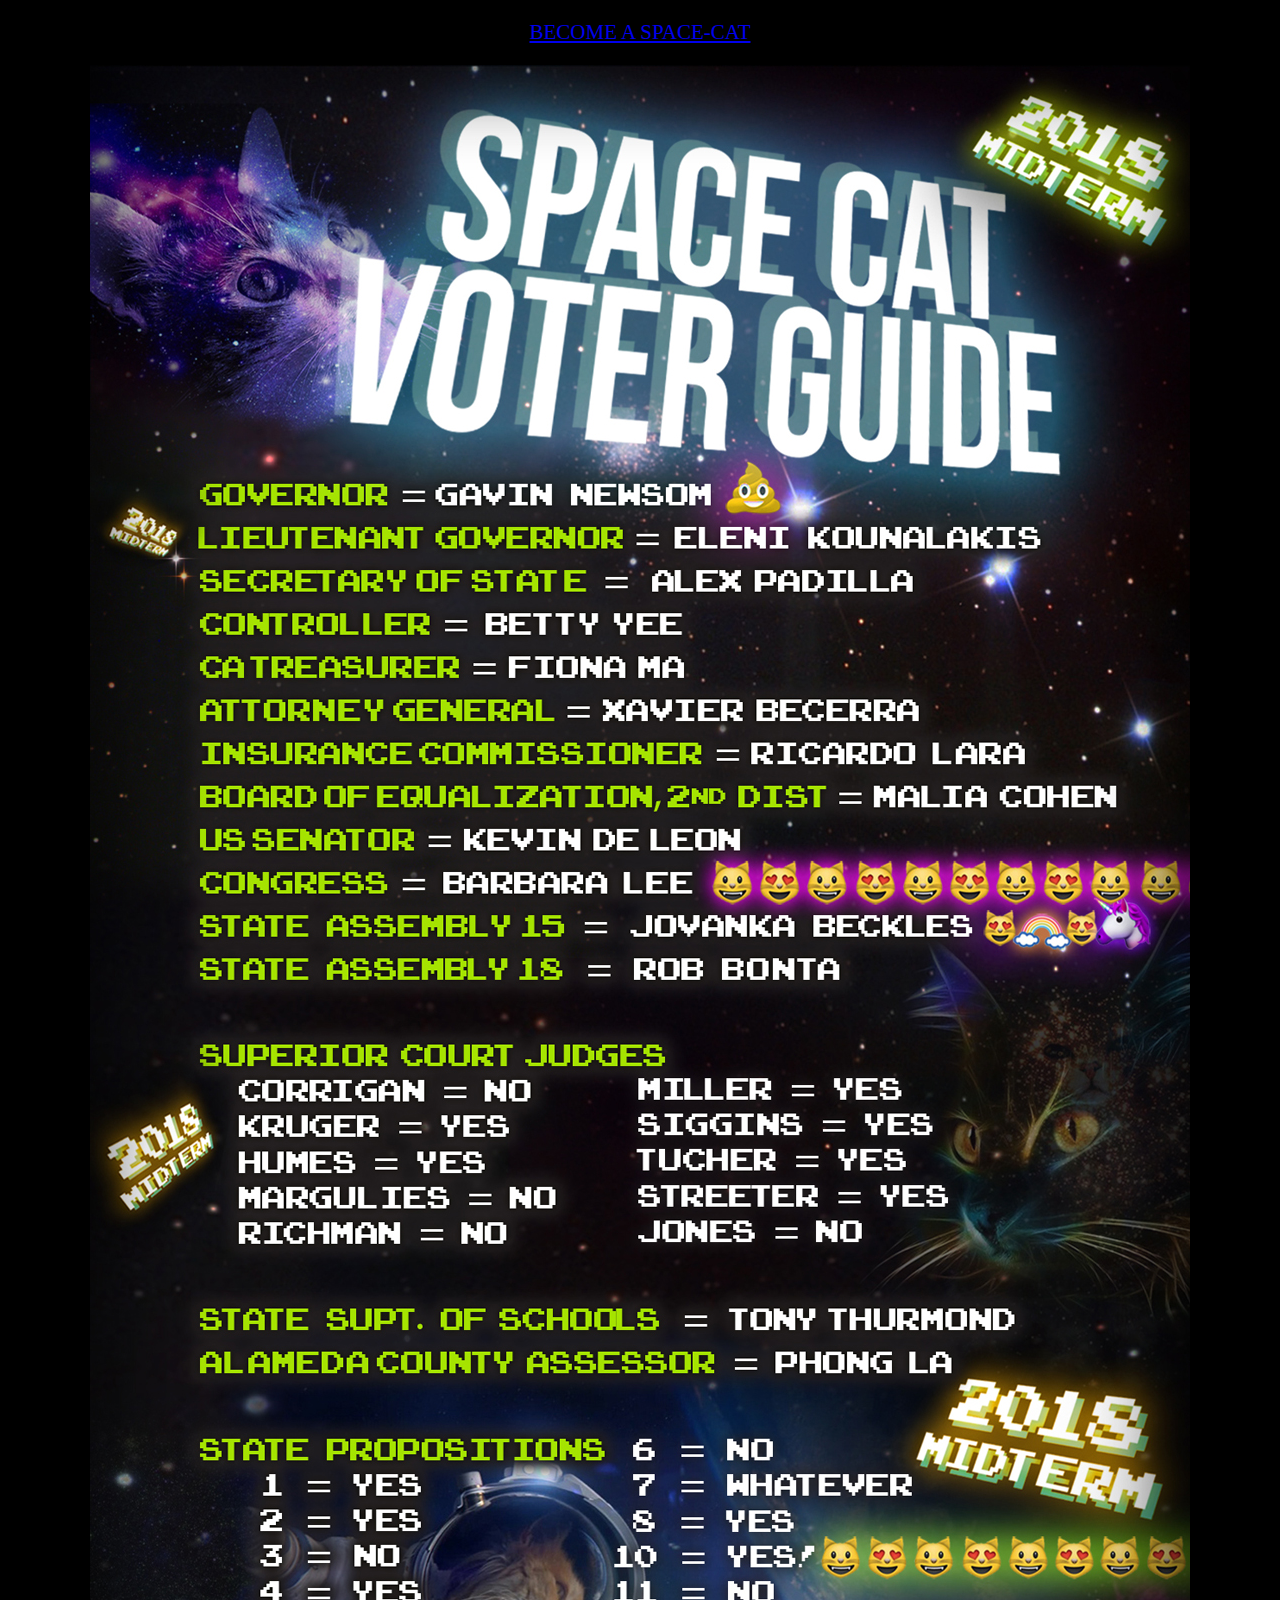
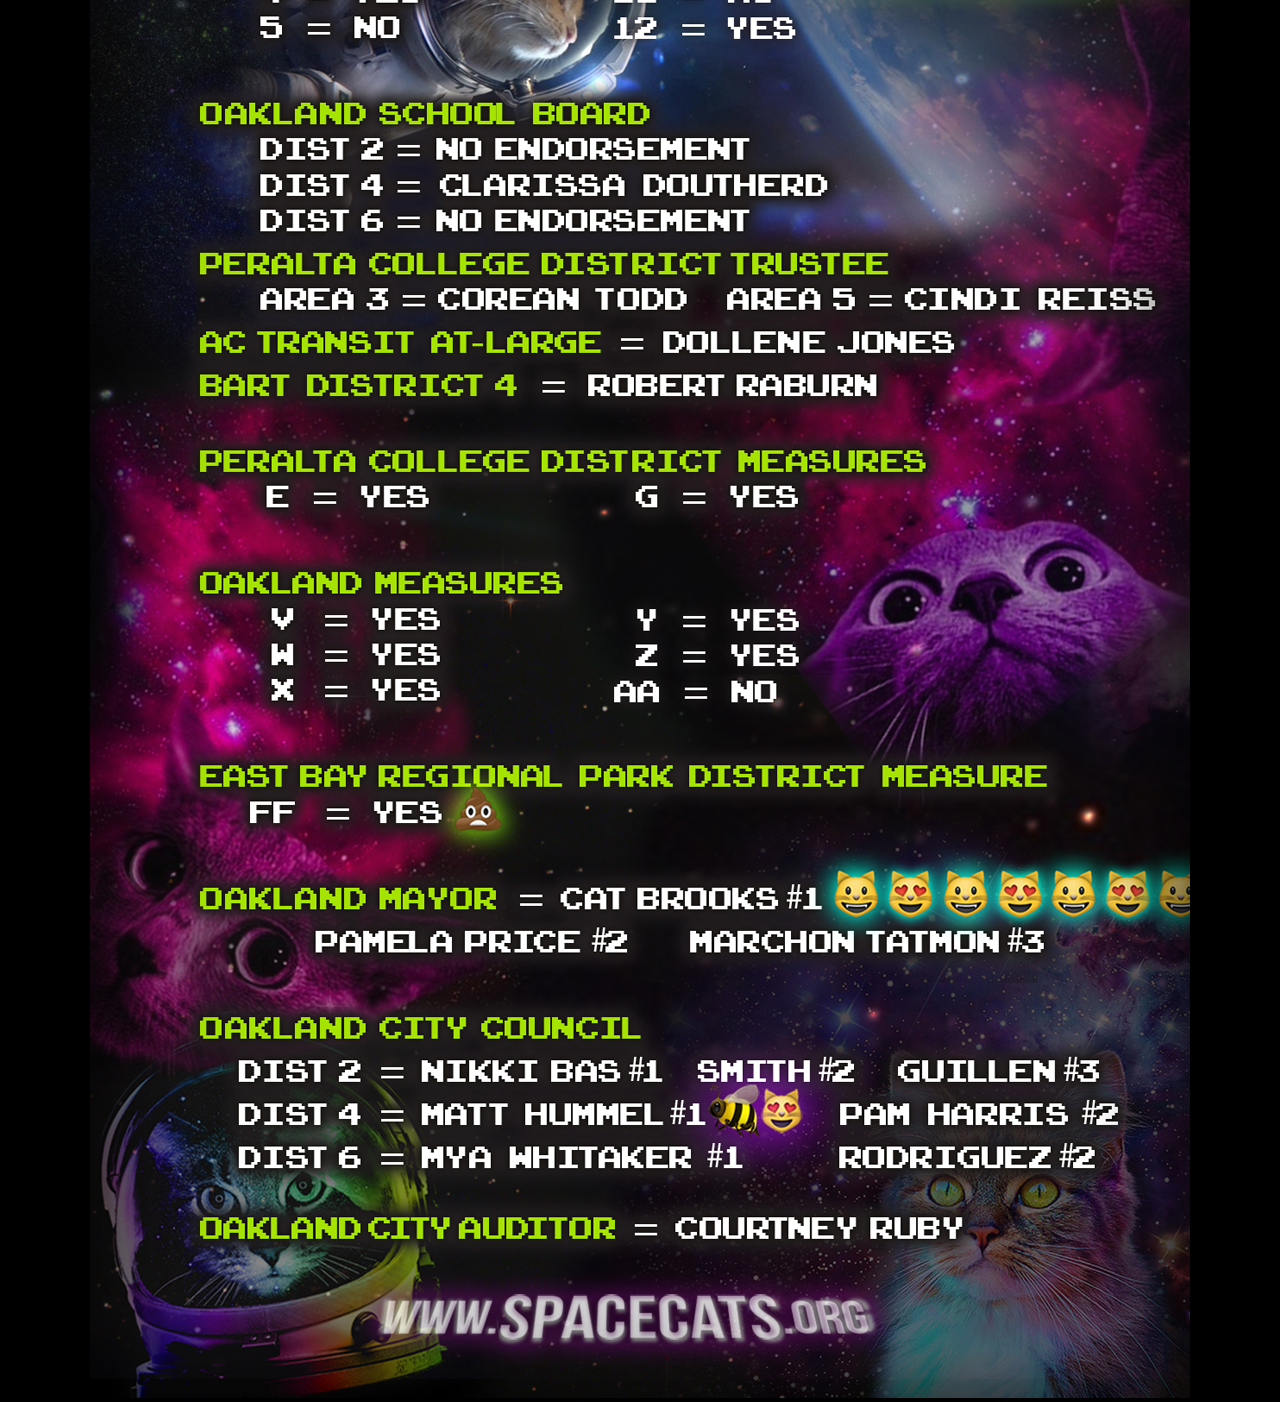
==== guide.html @ 30c2e695 "Merge pull request #1 from kyleshay/master" ====
<!DOCTYPE html>
<html>
  <head>
      <title>Space Cat Voter Guide</title>
      <meta property="og:title" content="Space Cat Voter Guide" />
      <link rel="stylesheet" type="text/css" href="styles.css">
      <link href="https://fonts.googleapis.com/css?family=Press+Start+2P" rel="stylesheet">
  </head>
  <body class="center">
    <div class="become-cat">
      <a href="https://www.facebook.com/spacecatvoters/" class="eightbit-btn">
        BECOME A SPACE-CAT
      </a>
    </div>
    <img class="card-image" src="2018primary.jpg" />
    <script src = "scripts/ga.js"></script>
  </body>
</html>
---- styles.css ----
body {
  margin: 0;
  padding: 0;
  background-color: Black;
}

canvas {
  position: absolute;
  width: 100%;
  height: 100%;
}

.center {
  text-align: center;
}

.card-image {
  text-align: center;
  max-width: 100%;
}

.become-cat {
  margin: 20px 0;
}
.become-cat .eightbit-btn {
  font-size: 21px;
}

.position-button {
  position: fixed;
  width: 500px;
  height: 200px;
  top: 50%;
  left: 50%;
  margin-top: -100px;
  margin-left: -250px;
  z-index: 1;
=======
#overlay1 {
    position: absolute;
    top: 150px;
    width: 100%;
}
#overlay1 img {
    display: block;
    margin-left: auto;
    margin-right: auto;
    width: 200px;
}

.eightbit-btn {
  cursor: pointer;
  opacity: .9;
  background: #92cd41;
  display: inline-block;
  position: relative;
  text-align: center;
  font-size: 30px;
  padding: 20px;
  font-family: 'Press Start 2P', cursive;
  text-decoration: none;
  color: white;
  box-shadow: inset -4px -4px 0px 0px #4aa52e;
}
.eightbit-btn:hover, .eightbit-btn:focus {
  opacity: 1;
  background: #76c442;
  box-shadow: inset -6px -6px 0px 0px #4aa52e;
}
.eightbit-btn:active {
  opacity: 1;
  box-shadow: inset 4px 4px 0px 0px #4aa52e;
}
.eightbit-btn:before, .eightbit-btn:after {
  content: '';
  position: absolute;
  width: 100%;
  height: 100%;
  box-sizing: content-box;
}
.eightbit-btn:before {
  top: -6px;
  left: 0;
  border-top: 6px black solid;
  border-bottom: 6px black solid;
}
.eightbit-btn:after {
  left: -6px;
  top: 0;
  border-left: 6px black solid;
  border-right: 6px black solid;
}
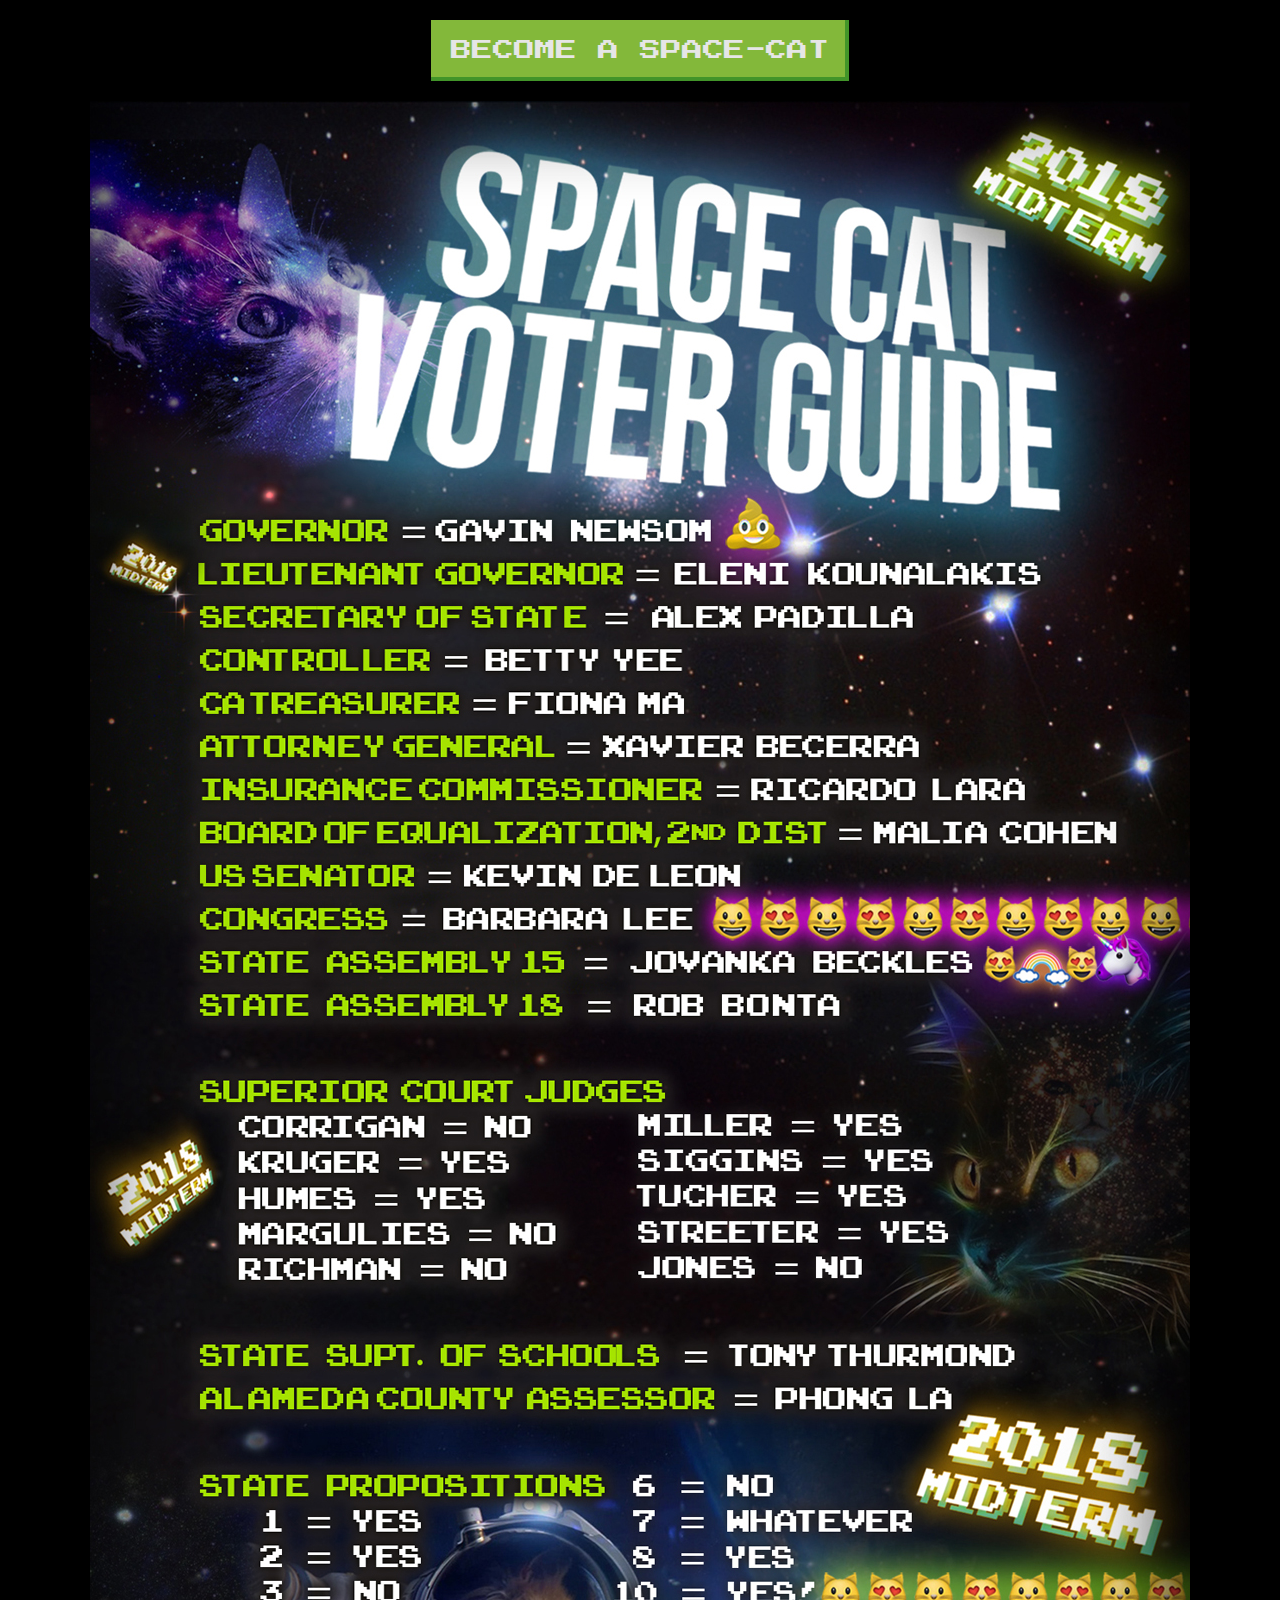
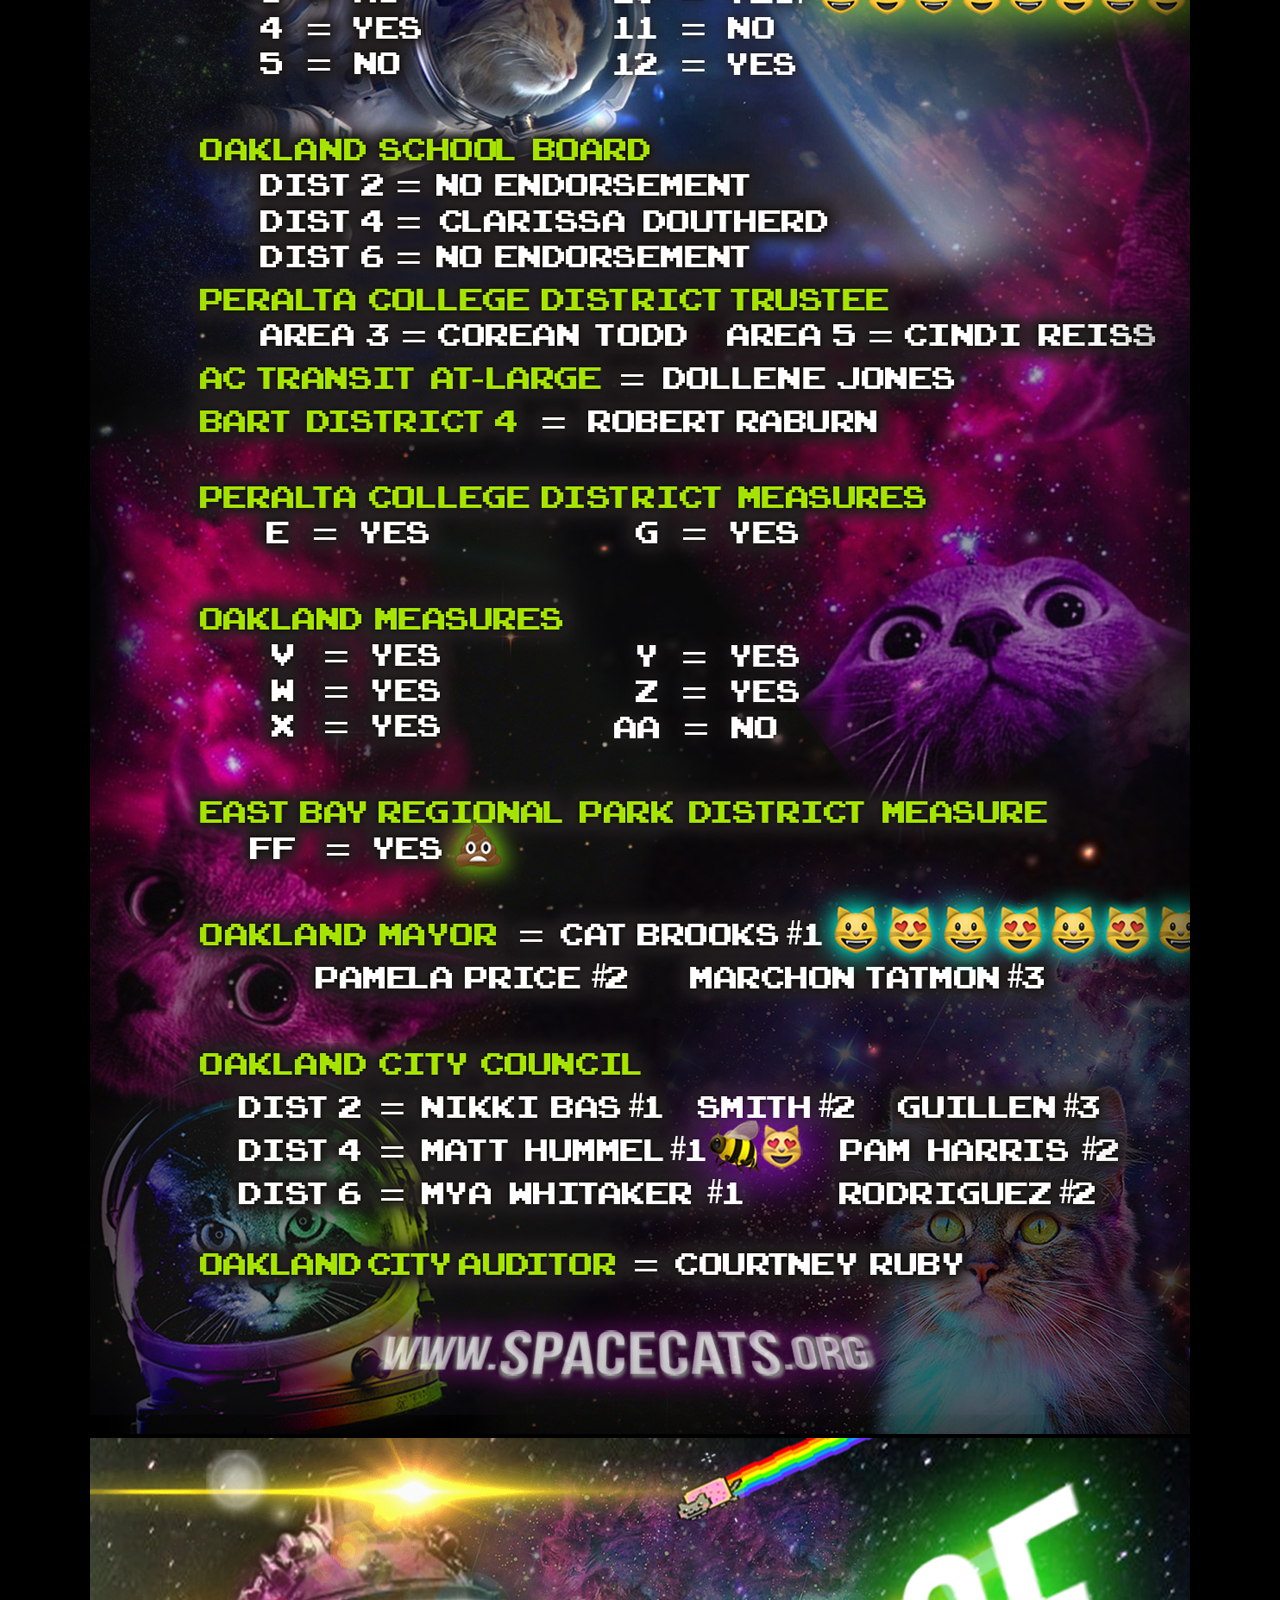
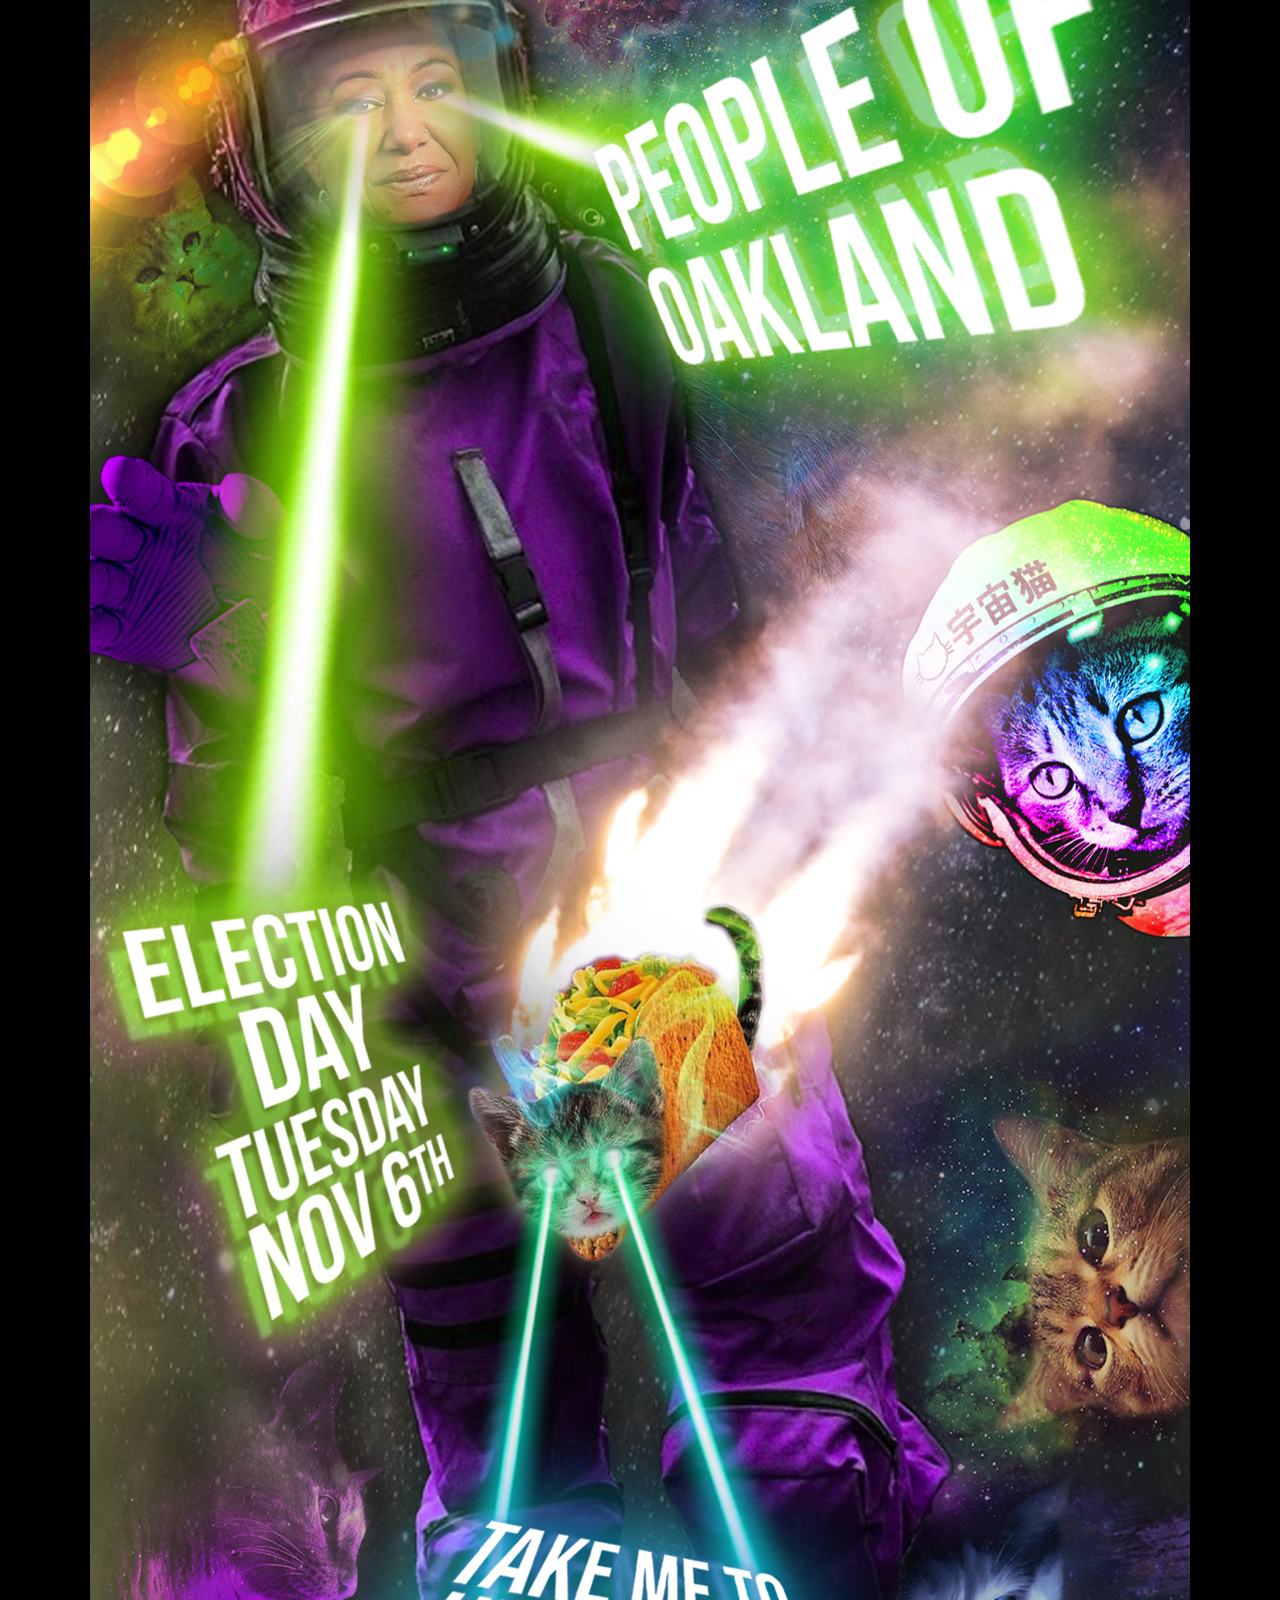
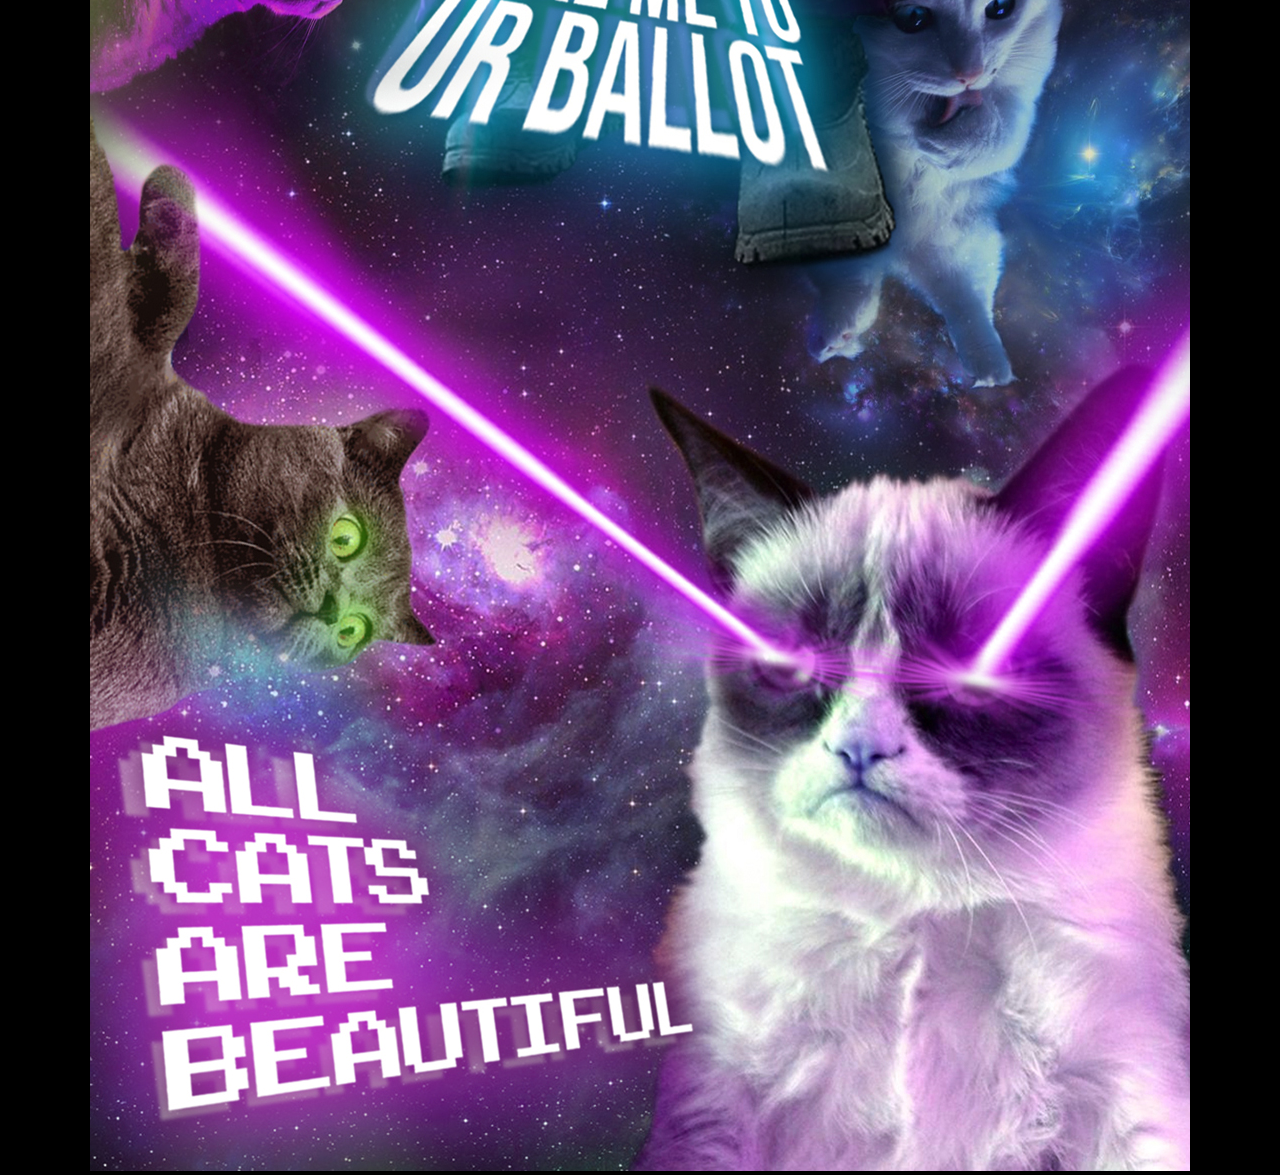
==== commit 9534d044: "fixed kyle fix" ====
--- a/guide.html
+++ b/guide.html
@@ -12,7 +12,9 @@
         BECOME A SPACE-CAT
       </a>
     </div>
-    <img class="card-image" src="2018primary.jpg" />
+    <img class="card-image" src="images/2018primary.jpg" />
+    <img class="card-image" src="images/2018back.jpg" />
+    <!-- <img src="http://33.media.tumblr.com/718d4622c591d351a6da53b9007d52cf/tumblr_n6onsb3VvA1qb9bjho1_r4_500.gif"> -->
     <script src = "scripts/ga.js"></script>
   </body>
 </html>
--- a/styles.css
+++ b/styles.css
@@ -5,9 +5,15 @@
 }
 
 canvas {
-  position: absolute;
+  /* position: absolute; */
   width: 100%;
   height: 100%;
+}
+
+iframe {
+  visibility: hidden;
+  opacity: 0;
+  position: absolute;
 }
 
 .center {
@@ -35,12 +41,14 @@
   margin-top: -100px;
   margin-left: -250px;
   z-index: 1;
-=======
+}
+
 #overlay1 {
     position: absolute;
     top: 150px;
     width: 100%;
 }
+
 #overlay1 img {
     display: block;
     margin-left: auto;
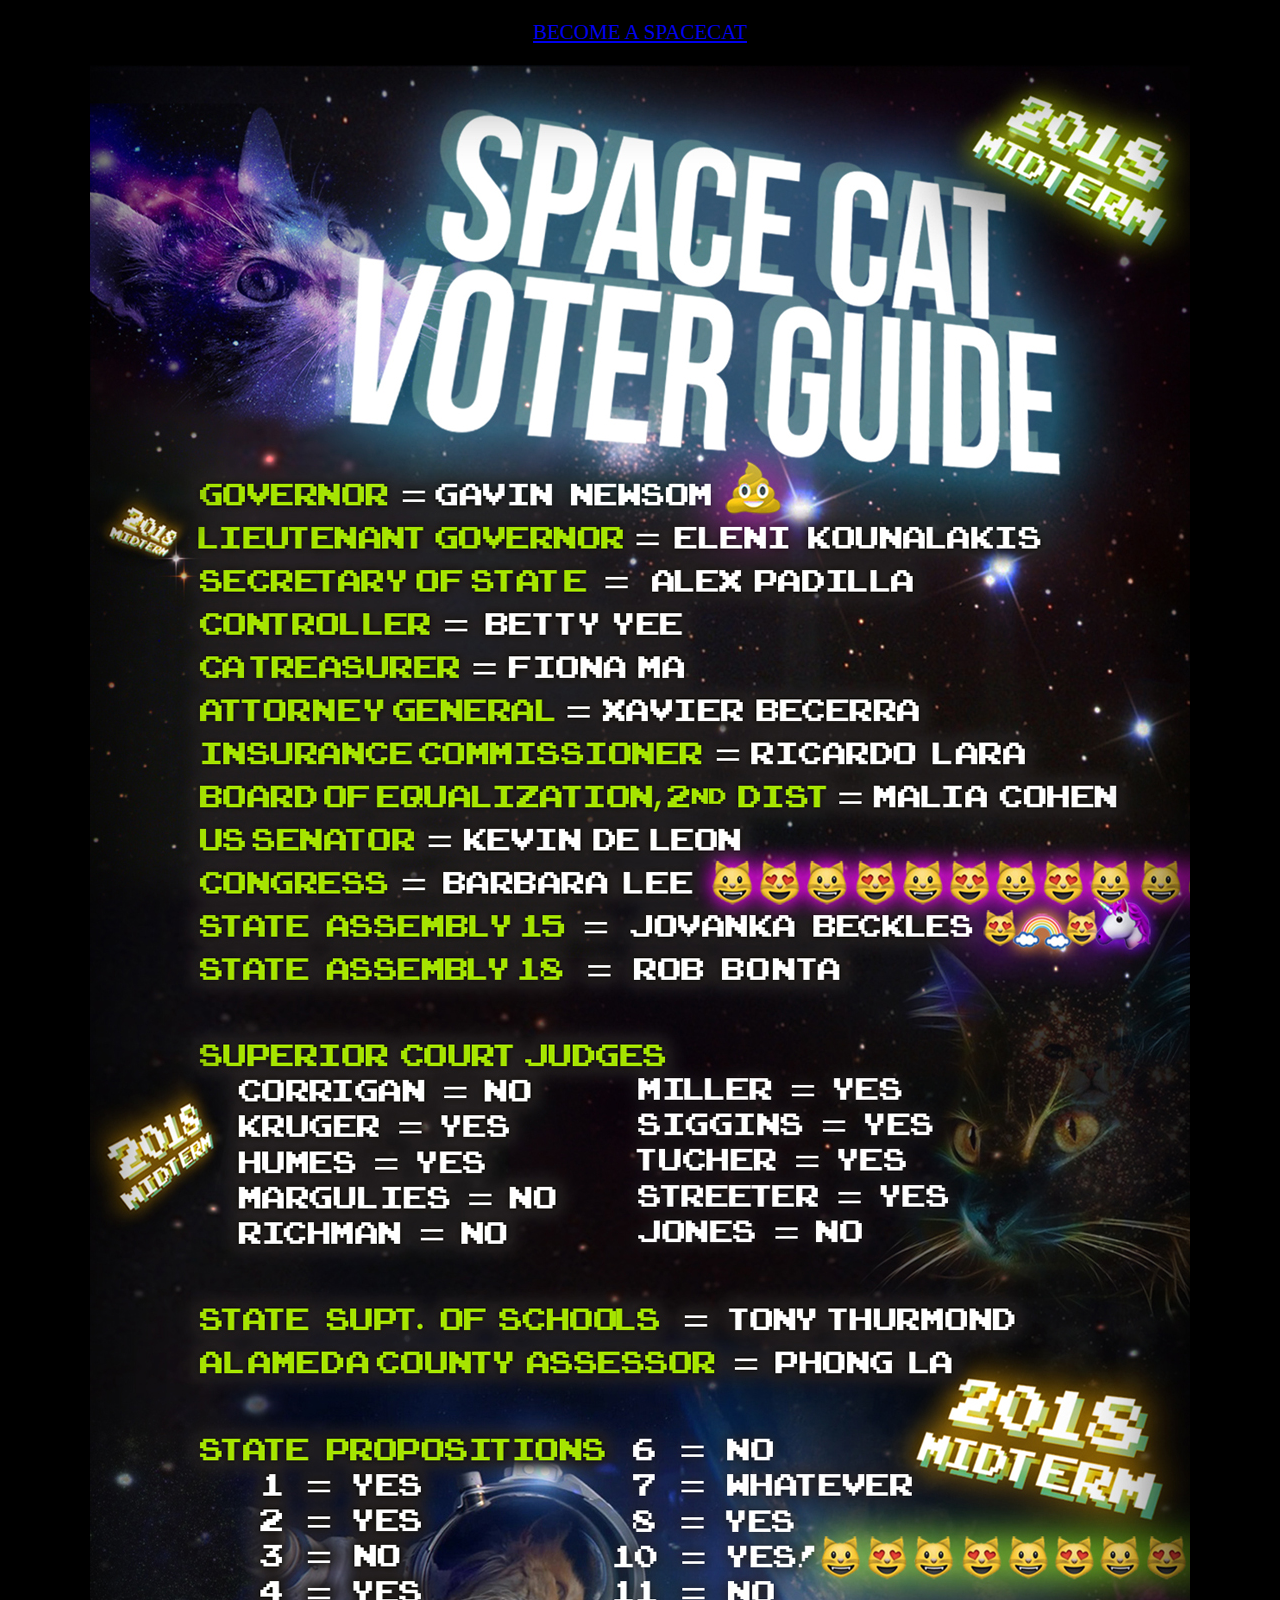
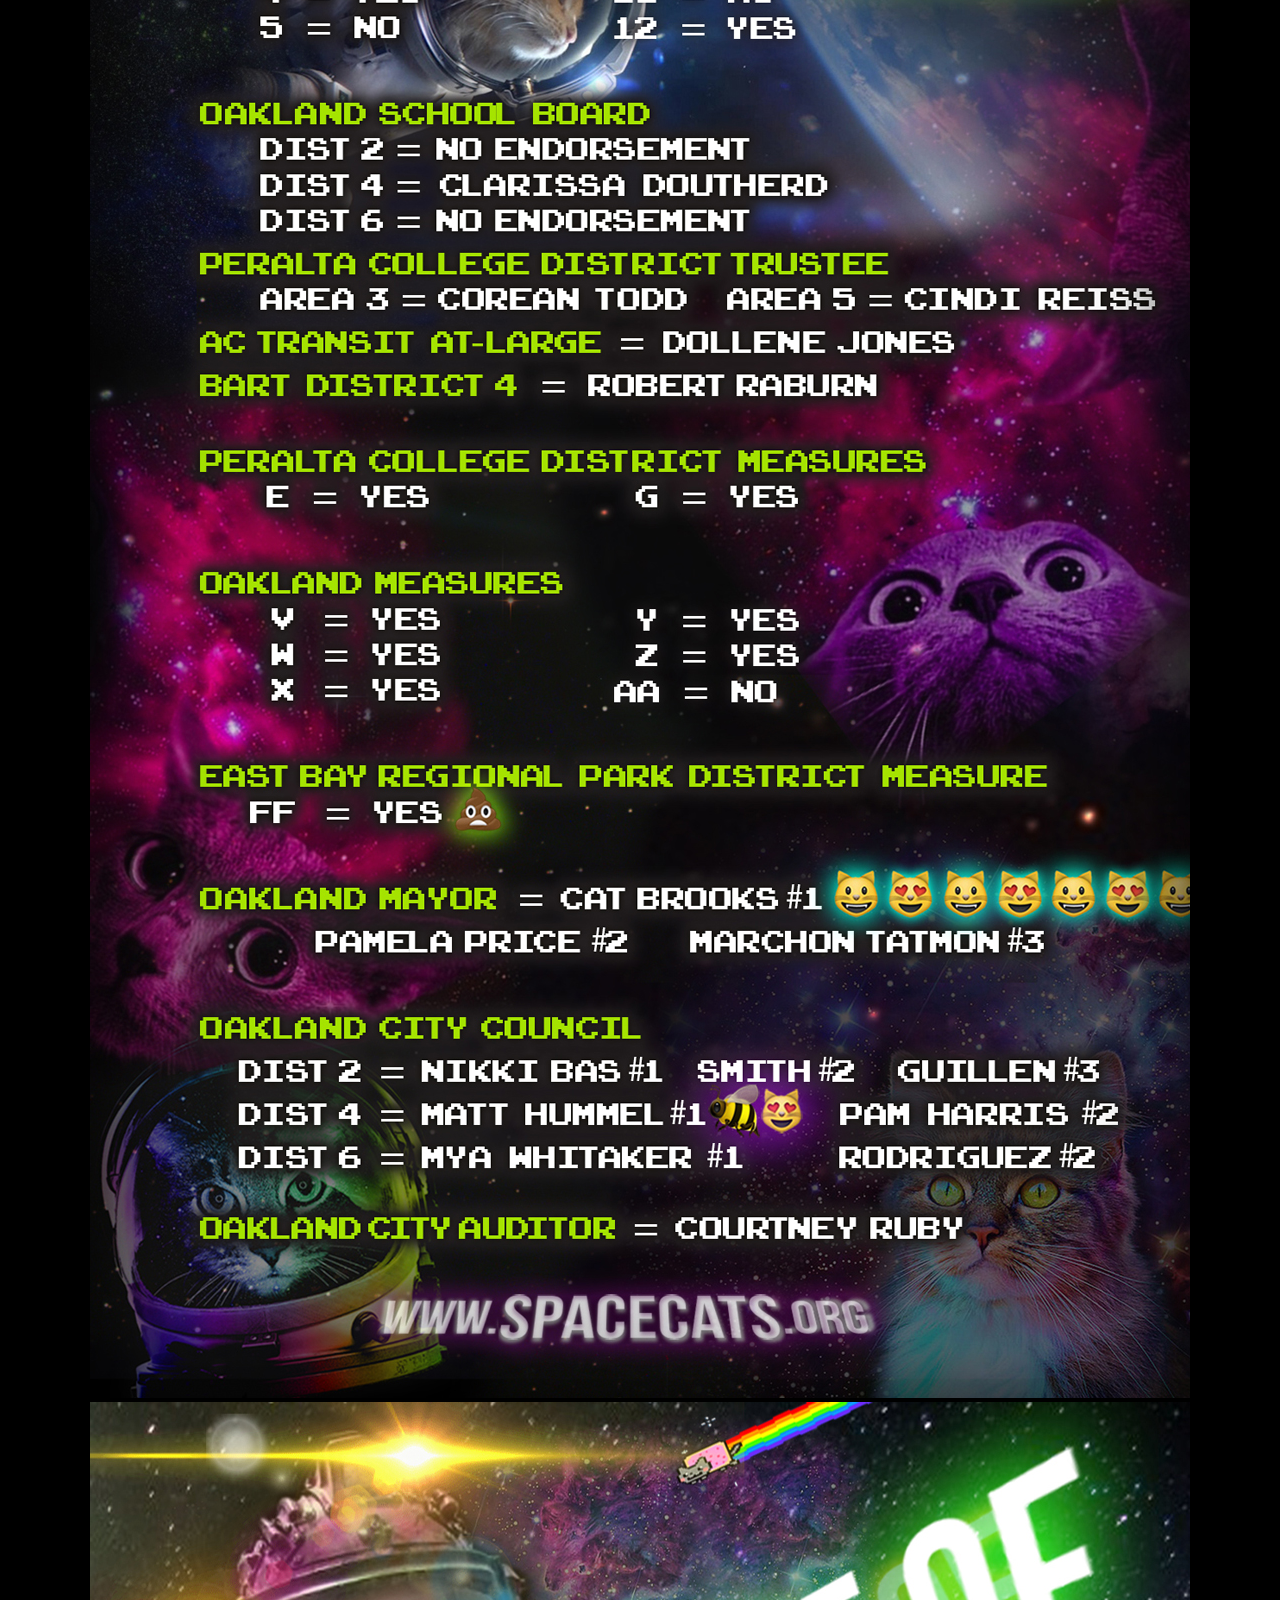
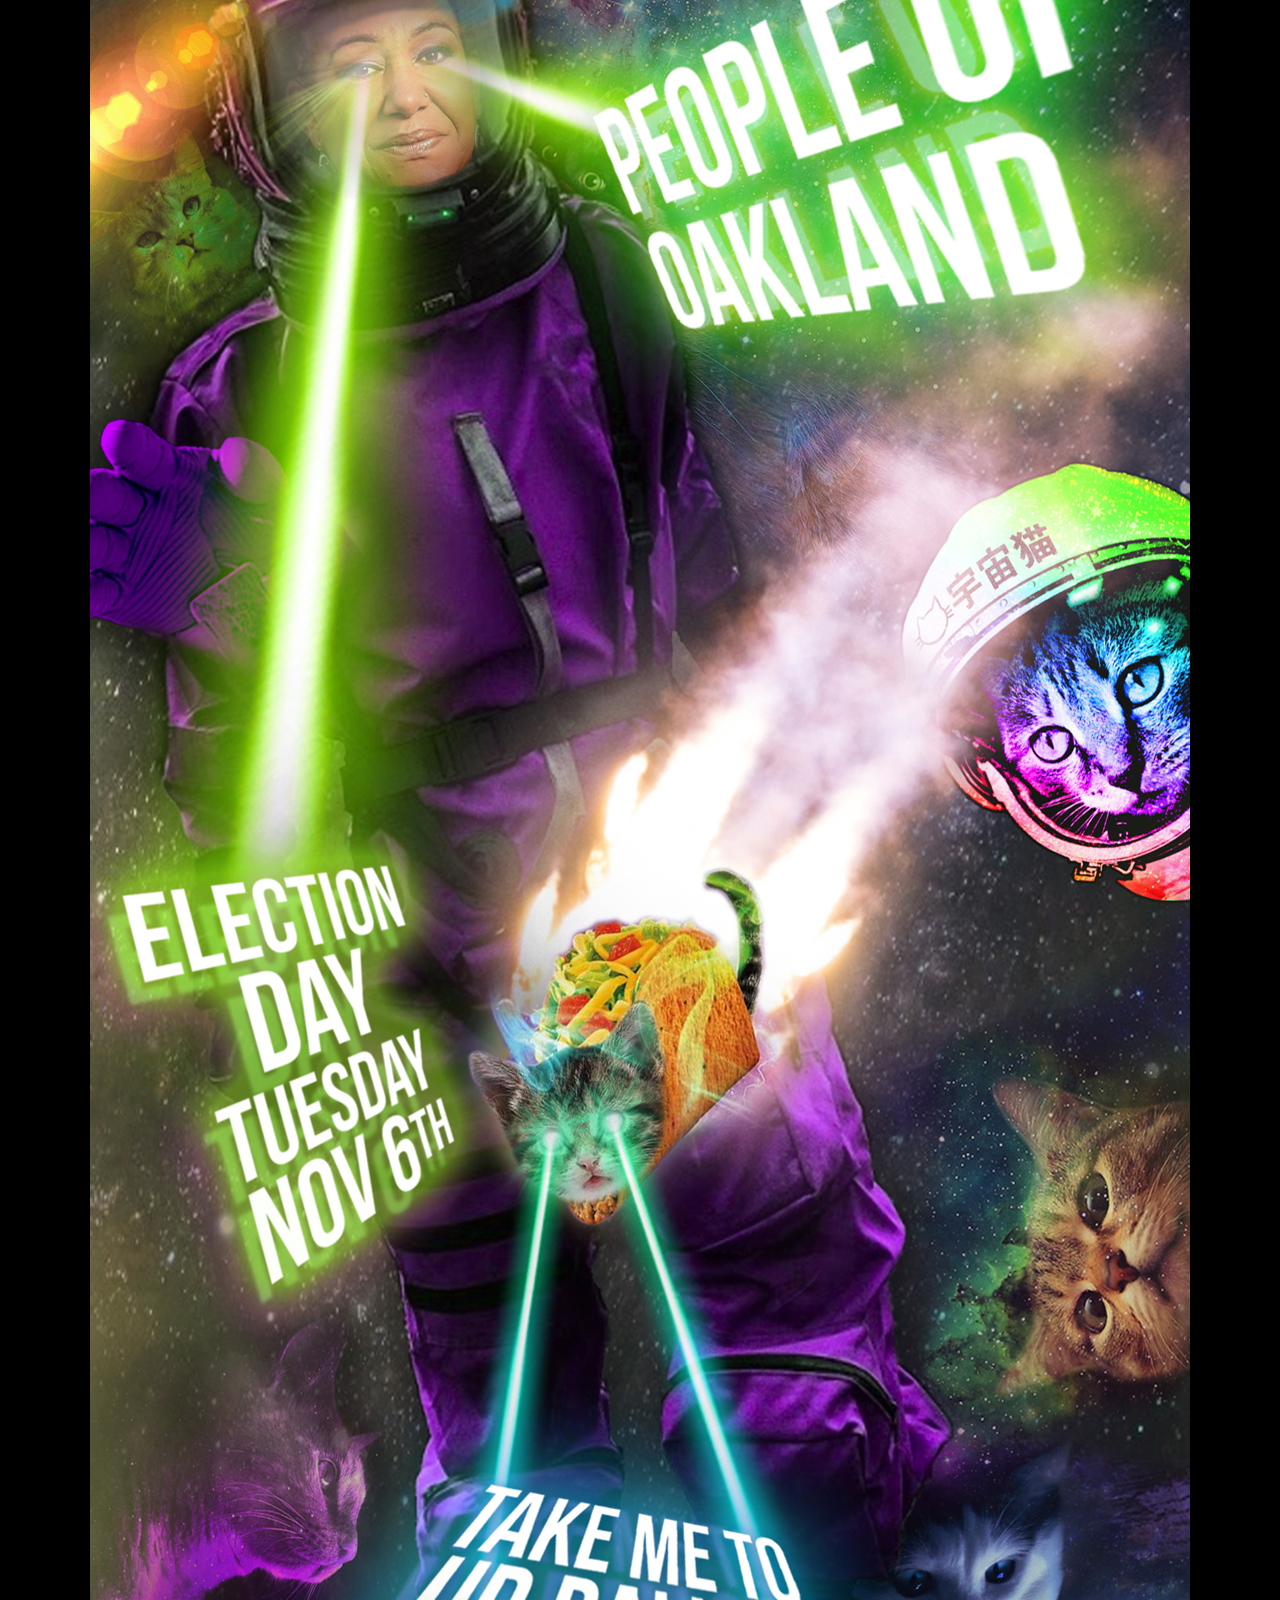
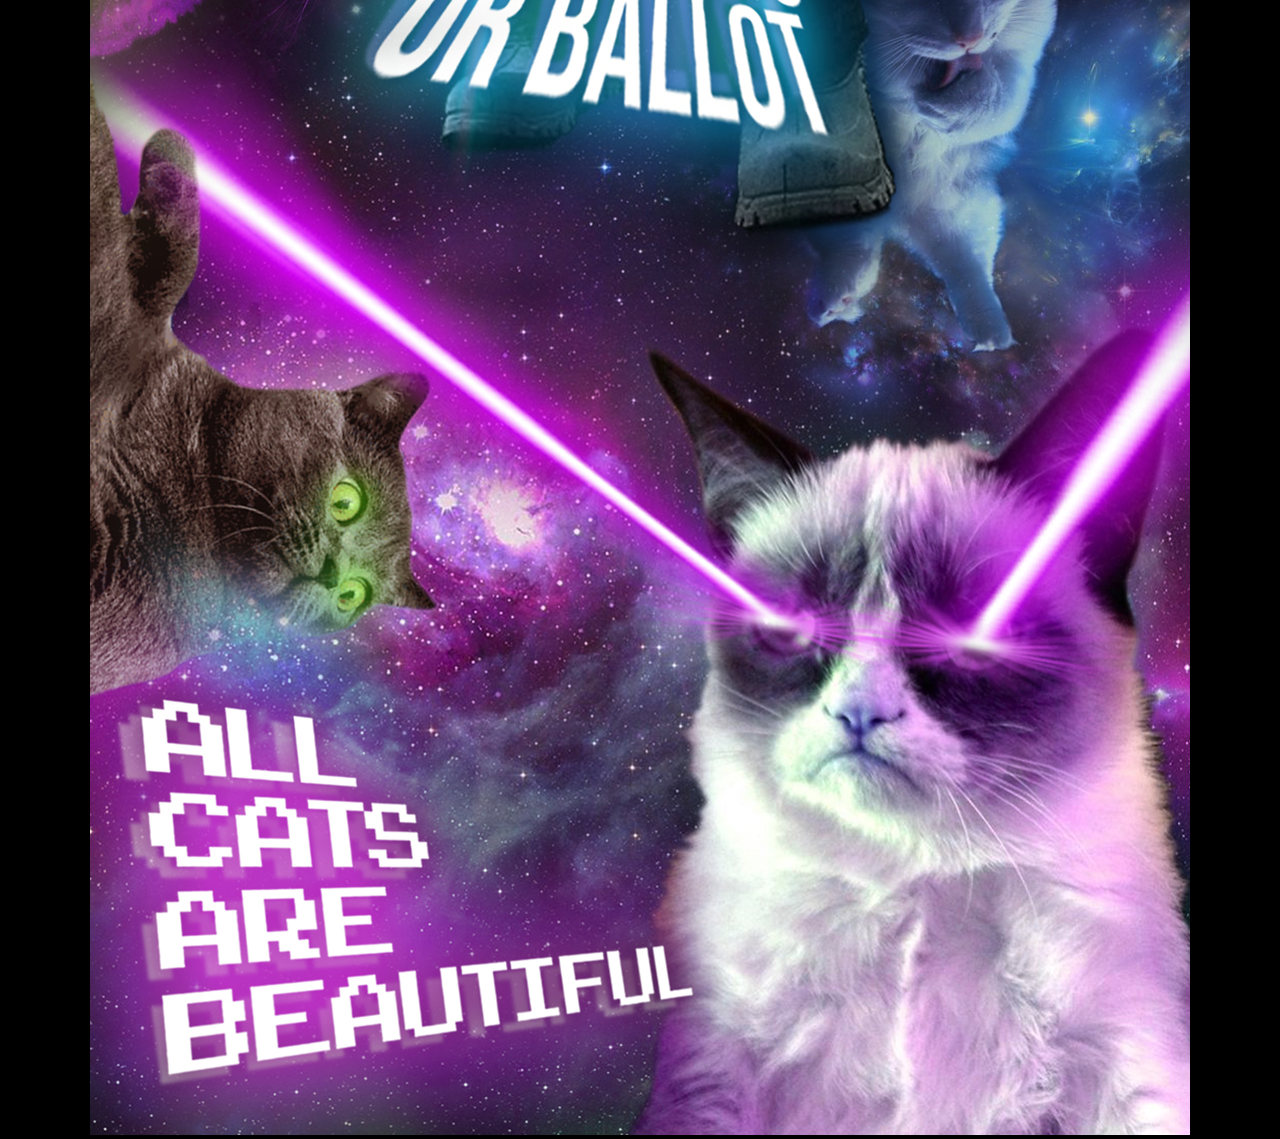
==== commit 4871f65f: "fixed yet?" ====
--- a/guide.html
+++ b/guide.html
@@ -9,12 +9,11 @@
   <body class="center">
     <div class="become-cat">
       <a href="https://www.facebook.com/spacecatvoters/" class="eightbit-btn">
-        BECOME A SPACE-CAT
+        BECOME A SPACECAT
       </a>
     </div>
-    <img class="card-image" src="images/2018primary.jpg" />
-    <img class="card-image" src="images/2018back.jpg" />
-    <!-- <img src="http://33.media.tumblr.com/718d4622c591d351a6da53b9007d52cf/tumblr_n6onsb3VvA1qb9bjho1_r4_500.gif"> -->
+    <img class="card-image" src="2018primary.jpg" />
+    <img class="card-image" src="2018back.jpg" />
     <script src = "scripts/ga.js"></script>
   </body>
 </html>
--- a/styles.css
+++ b/styles.css
@@ -5,7 +5,7 @@
 }
 
 canvas {
-  /* position: absolute; */
+  position: absolute;
   width: 100%;
   height: 100%;
 }
@@ -41,14 +41,12 @@
   margin-top: -100px;
   margin-left: -250px;
   z-index: 1;
-}
-
+=======
 #overlay1 {
     position: absolute;
     top: 150px;
     width: 100%;
 }
-
 #overlay1 img {
     display: block;
     margin-left: auto;
